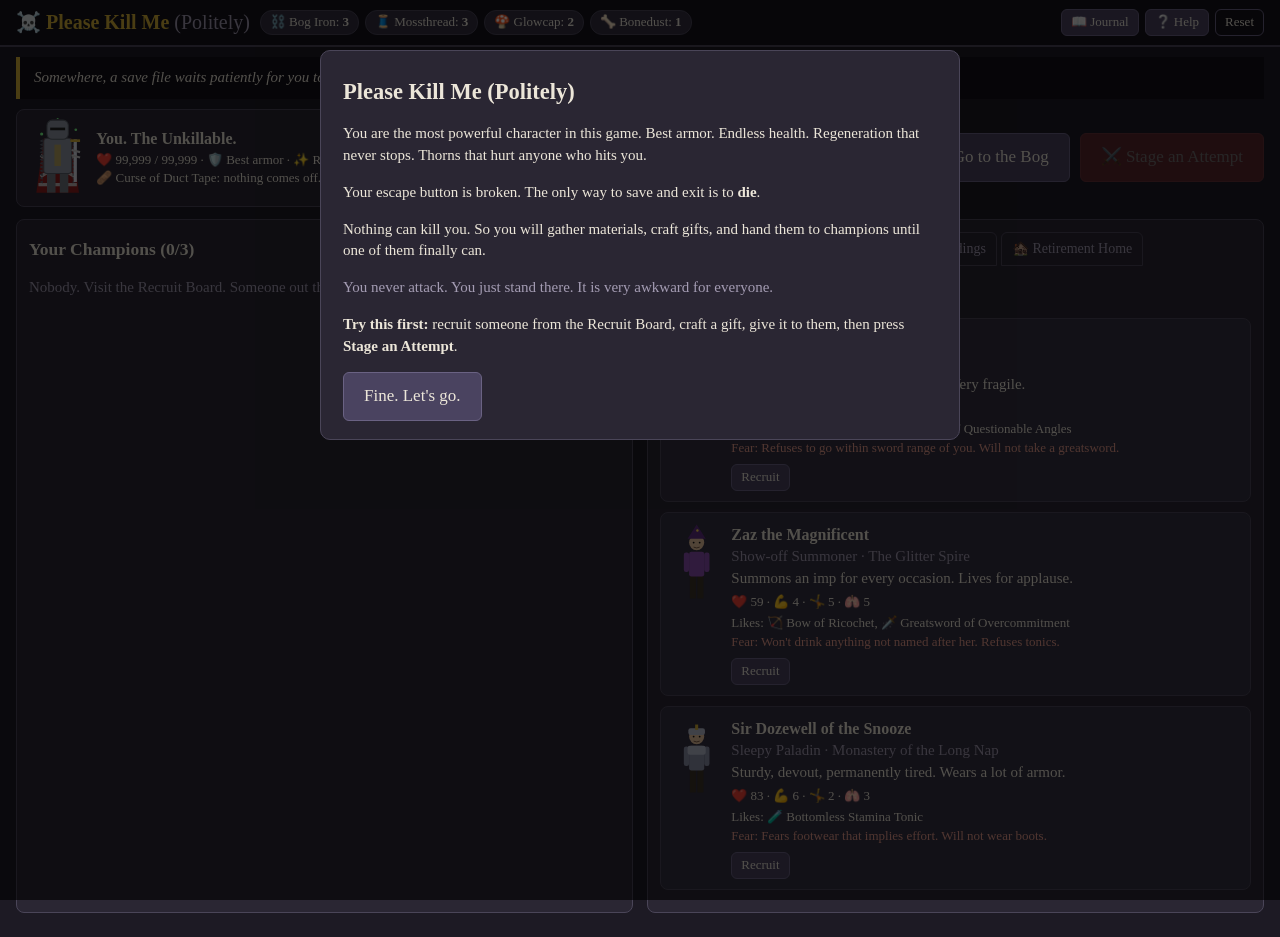
==== index.html @ d1eccbed "Add playable vertical slice: hub, bog, arena, journal, injuries, retirement, ending Co-Authored-By: " ====
<!doctype html>
<html lang="en">
<head>
  <meta charset="utf-8">
  <meta name="viewport" content="width=device-width, initial-scale=1">
  <title>Please Kill Me (Politely)</title>
  <link rel="stylesheet" href="style.css">
</head>
<body>
  <header class="topbar">
    <div class="logo">☠️ Please Kill Me <span>(Politely)</span></div>
    <div id="resources" class="resources"></div>
    <div class="topbtns">
      <button class="btn sm" onclick="showJournal()">📖 Journal</button>
      <button class="btn sm" onclick="showIntro()">❔ Help</button>
      <button class="btn sm ghost" onclick="confirmReset()">Reset</button>
    </div>
  </header>

  <div id="narrator" class="narrator"></div>

  <!-- HUB -->
  <main id="screen-hub" class="screen">
    <div class="hubhead">
      <div class="youbox">
        <div id="hub-hero"></div>
        <div>
          <div class="cname">You. The Unkillable.</div>
          <div class="small">❤️ 99,999 / 99,999 · 🛡️ Best armor · ✨ Regen (always on) · 🌵 Thorns<br>
          🩹 Curse of Duct Tape: nothing comes off. 🚫 You never attack.</div>
        </div>
      </div>
      <div class="bigbtns">
        <button class="btn big" onclick="goBog()">🌿 Go to the Bog</button>
        <button class="btn big red" id="stage-btn" onclick="goArenaSetup()">⚔️ Stage an Attempt</button>
      </div>
    </div>
    <div class="hubgrid">
      <section id="roster" class="panel"></section>
      <section class="panel">
        <div class="tabs">
          <button class="tab" data-tab="recruit" onclick="setTab('recruit')">📋 Recruit Board</button>
          <button class="tab" data-tab="craft" onclick="setTab('craft')">🔨 Craft Bench</button>
          <button class="tab" data-tab="build" onclick="setTab('build')">🏗️ Buildings</button>
          <button class="tab" data-tab="home" onclick="setTab('home')">🏚️ Retirement Home</button>
        </div>
        <div id="tabbody"></div>
      </section>
    </div>
  </main>

  <!-- BOG -->
  <main id="screen-bog" class="screen">
    <div class="screenhead">
      <h2>🌿 The Whispering Bog</h2>
      <span class="small">Click things to gather them. The Hollow has a boss. The toad is hungry.</span>
      <button class="btn" onclick="leaveBog()">🏠 Return to Village</button>
    </div>
    <div id="bogmap" class="bogmap"><div id="bog-hero" class="bog-hero">🛡️</div></div>
  </main>

  <!-- ARENA SETUP -->
  <main id="screen-setup" class="screen">
    <div class="screenhead">
      <h2>⚔️ Stage an Attempt</h2>
      <button class="btn" onclick="goHub()">Back</button>
    </div>
    <h3>Who tries?</h3>
    <div id="setup-champs" class="picks"></div>
    <h3>Where?</h3>
    <div id="setup-arenas" class="picks"></div>
    <button class="btn big red" onclick="startAttempt()">Begin. (You will not fight back.)</button>
  </main>

  <!-- ARENA FIGHT -->
  <main id="screen-arena" class="screen">
    <div class="screenhead">
      <h2 id="fight-title"></h2>
      <button class="btn" id="fight-skip" onclick="skipFight()">Skip ⏩</button>
      <button class="btn big" id="fight-next" onclick="leaveArena()">Back to Village</button>
    </div>
    <div id="stage" class="stage"></div>
    <div id="fightlog" class="fightlog"></div>
  </main>

  <!-- ENDING -->
  <main id="screen-ending" class="screen"><div id="ending" class="ending"></div></main>

  <div id="modal" class="modal" onclick="if(event.target===this)closeModal()"><div id="modal-body" class="modal-body"></div></div>

  <script src="js/data.js"></script>
  <script src="js/state.js"></script>
  <script src="js/ui.js"></script>
  <script src="js/hub.js"></script>
  <script src="js/gather.js"></script>
  <script src="js/arena.js"></script>
  <script>
    loadGame();
    $('hub-hero').innerHTML = heroSVG(80);
    if (S.won) { showScreen('ending'); showCredits(); }
    else goHub();
    if (!S.seenIntro) { S.seenIntro = true; save(); showIntro(); }
  </script>
</body>
</html>
---- style.css ----
:root {
  --bg: #1d1a24; --panel: #2a2633; --card: #343041; --line: #4a4558;
  --text: #ece6d9; --muted: #a49cb3; --gold: #d4af37; --red: #b33a3a; --green: #4f9a4f;
}
* { box-sizing: border-box; }
body { margin: 0; background: var(--bg); color: var(--text); font: 15px/1.45 Georgia, "Times New Roman", serif; }
h2, h3 { margin: .3em 0; }
.muted { color: var(--muted); }
.small { font-size: 13px; }
.fear { color: #e59a8a; }

/* Top bar */
.topbar { display: flex; flex-wrap: wrap; gap: 10px; align-items: center; padding: 8px 16px; background: #15121b; border-bottom: 2px solid var(--line); }
.logo { font-size: 20px; font-weight: bold; color: var(--gold); }
.logo span { color: var(--muted); font-weight: normal; }
.resources { display: flex; flex-wrap: wrap; gap: 6px; flex: 1; }
.chip { background: var(--card); border: 1px solid var(--line); border-radius: 12px; padding: 2px 9px; font-size: 13px; }
.topbtns { display: flex; gap: 6px; }

.narrator { margin: 10px 16px; padding: 10px 14px; background: #120f17; border-left: 4px solid var(--gold); font-style: italic; min-height: 22px; }
.narrator.flash { animation: flash .6s; }
@keyframes flash { from { background: #3a3220; } to { background: #120f17; } }

/* Buttons */
.btn { background: #4a4360; color: var(--text); border: 1px solid #6a6283; border-radius: 6px; padding: 7px 14px; font: inherit; cursor: pointer; }
.btn:hover:not(:disabled) { background: #5c5476; }
.btn:disabled { opacity: .4; cursor: not-allowed; }
.btn.sm { padding: 3px 9px; font-size: 13px; }
.btn.big { padding: 11px 20px; font-size: 17px; }
.btn.red, .btn.danger { background: var(--red); border-color: #d25555; }
.btn.ghost { background: transparent; }

/* Screens */
.screen { display: none; padding: 0 16px 24px; }
.screen.active { display: block; }
.screenhead { display: flex; flex-wrap: wrap; align-items: center; gap: 12px; margin-bottom: 10px; }
.screenhead h2 { flex: 1; min-width: 200px; }

/* Hub */
.hubhead { display: flex; flex-wrap: wrap; justify-content: space-between; align-items: center; gap: 12px; margin-bottom: 12px; }
.youbox { display: flex; gap: 12px; align-items: center; background: var(--panel); padding: 8px 14px; border-radius: 8px; border: 1px solid var(--line); }
.bigbtns { display: flex; gap: 10px; flex-wrap: wrap; }
.hubgrid { display: grid; grid-template-columns: 1fr 1fr; gap: 14px; }
@media (max-width: 860px) { .hubgrid { grid-template-columns: 1fr; } }
.panel { background: var(--panel); border: 1px solid var(--line); border-radius: 8px; padding: 12px; }
.tabs { display: flex; flex-wrap: wrap; gap: 4px; margin-bottom: 10px; }
.tab { background: transparent; color: var(--muted); border: 1px solid var(--line); border-radius: 6px 6px 0 0; padding: 6px 10px; cursor: pointer; font: inherit; font-size: 14px; }
.tab.on { background: var(--card); color: var(--text); border-bottom-color: var(--card); }

.card { background: var(--card); border: 1px solid var(--line); border-radius: 8px; padding: 10px; margin-bottom: 10px; display: flex; gap: 12px; align-items: flex-start; }
.card .btn { margin-top: 6px; }
.cname { font-weight: bold; font-size: 16px; }
.champinfo { flex: 1; min-width: 0; }
.stats { font-size: 13px; margin: 3px 0; }
.injrow, .gifts { display: flex; flex-wrap: wrap; gap: 4px; margin: 4px 0; }
.inj { background: #5a2b2b; border-radius: 4px; padding: 1px 6px; font-size: 12px; }
.gift { background: #2f3f2a; border-radius: 4px; padding: 1px 6px; font-size: 12px; }
.btnrow { display: flex; flex-wrap: wrap; gap: 5px; }
.gicon { font-size: 34px; width: 50px; text-align: center; }
.tag { display: inline-block; background: #4a4558; border-radius: 4px; padding: 0 6px; font-size: 12px; font-weight: normal; }
.tag.red { background: #7a2f2f; } .tag.green { background: #2f6a2f; }

/* Durability meter */
.dbar { position: relative; height: 12px; background: #1a1720; border: 1px solid var(--line); border-radius: 6px; overflow: hidden; margin-top: 6px; }
.dfill { height: 100%; background: #5bbf5b; transition: width .6s; }
.dlost { position: absolute; top: 0; height: 100%; background: repeating-linear-gradient(45deg, #3a2222, #3a2222 4px, #2a1818 4px, #2a1818 8px); }
.dcap { position: absolute; top: 0; height: 100%; width: 2px; background: #fff; }
.dlabel { font-size: 12px; color: var(--muted); }
.dbar.mini { height: 6px; width: 90px; }
.dbar.home { height: 14px; margin: 6px 0 10px; }

/* Drawings */
.fig { display: block; flex-shrink: 0; }
.regen { animation: regen 1.6s infinite; } .regen.d2 { animation-delay: .5s; } .regen.d3 { animation-delay: 1s; }
@keyframes regen { 0% { opacity: 0; transform: translateY(6px); } 50% { opacity: 1; } 100% { opacity: 0; transform: translateY(-8px); } }

/* Modal */
.modal { display: none; position: fixed; inset: 0; background: rgba(0,0,0,.65); z-index: 50; padding: 20px; overflow: auto; }
.modal.open { display: flex; align-items: flex-start; justify-content: center; }
.modal-body { background: var(--panel); border: 1px solid var(--line); border-radius: 10px; padding: 18px 22px; max-width: 640px; width: 100%; margin-top: 30px; }
.row { display: flex; gap: 14px; align-items: flex-start; }
.injlist { flex: 1; padding-left: 18px; } .injlist li { margin-bottom: 6px; }
.sev { font-size: 11px; padding: 0 5px; border-radius: 4px; } .sev.s1 { background: #6a5a2a; } .sev.s2 { background: #7a3f2a; } .sev.s3 { background: #8a2222; }
.journal { max-height: 60vh; overflow: auto; margin-bottom: 10px; }
.jentry { border-bottom: 1px solid var(--line); padding: 8px 0; }
.jentry.win { background: #2d3a22; }
.lesson { color: #f0d890; font-size: 14px; margin-top: 3px; }

/* Bog */
.bogmap { position: relative; height: 560px; border-radius: 10px; border: 2px solid #3a4a2a; overflow: hidden;
  background: radial-gradient(ellipse at 30% 40%, #3f5a35 0, transparent 40%), radial-gradient(ellipse at 70% 70%, #2f4a3a 0, transparent 35%),
              radial-gradient(ellipse at 60% 20%, #24384a 0, transparent 20%), #2b3a26; }
.node { position: absolute; transform: translate(-50%, -50%); background: rgba(0,0,0,.25); border: 1px dashed rgba(255,255,255,.25); border-radius: 50%;
  font-size: 26px; width: auto; min-width: 54px; height: auto; padding: 6px; cursor: pointer; color: var(--text); display: flex; flex-direction: column; align-items: center; }
.node span { font-size: 11px; font-family: Georgia, serif; white-space: nowrap; }
.node:hover { background: rgba(255,255,255,.12); }
.node.boss { border-color: #a33; } .node.done { opacity: .45; }
.node.toad { border-color: #6c6; border-radius: 30%; }
.bog-hero { position: absolute; transform: translate(-50%, -50%); font-size: 30px; transition: left .6s, top .6s; pointer-events: none; z-index: 5; filter: drop-shadow(0 0 6px #7cff8a); }

/* Setup */
.picks { display: flex; flex-wrap: wrap; gap: 10px; margin-bottom: 14px; }
.pick { display: flex; gap: 10px; align-items: center; text-align: left; background: var(--card); color: var(--text); border: 2px solid var(--line); border-radius: 8px; padding: 10px 14px; cursor: pointer; font: inherit; max-width: 300px; }
.pick.on { border-color: var(--gold); box-shadow: 0 0 10px #d4af3766; }

/* Arena */
.stage { position: relative; height: 300px; border-radius: 10px; border: 2px solid var(--line); overflow: hidden; margin-bottom: 10px; }
.arena-pit { background: linear-gradient(#4a3a5a 0 40%, #5a4630 40%); }
.arena-dunes { background: linear-gradient(#e3a34a 0 40%, #d8b36a 40%); }
.arena-library { background: linear-gradient(#2a1d14 0 40%, #4a3424 40%); }
.pick.arena-pit, .pick.arena-dunes, .pick.arena-library { color: #fff; text-shadow: 0 1px 2px #000; }
.puddle { position: absolute; background: #5a7aa8; border-radius: 50%; opacity: .7; height: 16px; }
.puddle.p1 { left: 30%; bottom: 30px; width: 90px; } .puddle.p2 { left: 55%; bottom: 14px; width: 60px; }
.sun { position: absolute; right: 30px; top: 10px; font-size: 44px; }
.shelf { position: absolute; bottom: 60px; width: 40px; height: 150px; background: repeating-linear-gradient(#5a3a22 0 6px, #8a4a3a 6px 26px, #3a6a5a 26px 38px, #5a3a22 38px 44px); border: 2px solid #3a2414; transform-origin: bottom right; transition: transform .6s ease-in; }
.shelf.s1 { left: 6%; } .shelf.s2 { right: 3%; }
.shelf.topple { transform: rotate(60deg); }
.chand { position: absolute; z-index: 3; top: 0; transform: translateX(-50%); font-size: 18px; transition: top .45s ease-in; }
.chand::before { content: ''; position: absolute; left: 50%; bottom: 100%; height: 30px; width: 2px; background: #888; }
.chand.fall { top: 170px; }
.chand.fall::before { display: none; }
.stands { position: absolute; top: 4px; left: 50%; transform: translateX(-50%); display: flex; gap: 2px; opacity: .8; }
.actor { position: absolute; bottom: 20px; transition: transform .3s; }
.champ-actor { left: 22%; } .hero-actor { left: 60%; }
.lunge { animation: lunge .6s; }
@keyframes lunge { 50% { transform: translateX(80px); } }
.tink { animation: tink .6s; }
@keyframes tink { 50% { filter: brightness(1.8) drop-shadow(0 0 8px #fff); } }
.knock { animation: knock .9s forwards; }
@keyframes knock { 30% { transform: translateX(90px); } 100% { transform: translateX(-140px) rotate(-80deg); } }
.collapse { animation: collapse .9s forwards; }
@keyframes collapse { 100% { transform: translateY(30px) rotate(-90deg); } }
.down { animation: down 1.2s forwards; }
@keyframes down { 100% { transform: translateY(40px) rotate(90deg); } }
.fightlog { background: #120f17; border: 1px solid var(--line); border-radius: 8px; padding: 10px 14px; max-height: 340px; overflow: auto; }
.logline { padding: 4px 0; border-bottom: 1px dotted #333; animation: fadein .4s; }
.logline.big { font-size: 16px; color: #ffd27a; }
.logline.win { font-size: 20px; color: #9f9; }
@keyframes fadein { from { opacity: 0; } }
.result { padding: 8px 0; }
.retire { margin-top: 10px; padding: 10px; background: #2c2440; border-left: 4px solid #9a7bd0; }

/* Ending */
#screen-ending.active { position: fixed; inset: 0; z-index: 40; background: #000; padding: 0; }
.ending { position: absolute; inset: 0; background: #000; display: flex; align-items: center; justify-content: center; color: #ddd; }
.savetext { font-family: monospace; font-size: 22px; }
.crt { width: 100%; height: 100%; background: #ddd; animation: crt 1.2s forwards; }
@keyframes crt { 40% { transform: scale(1, .004); } 80% { transform: scale(.01, .004); } 100% { transform: scale(0, 0); } }
.credits { position: absolute; inset: 0; overflow: auto; text-align: center; padding: 40px 16px; }
.credits .roll { max-width: 560px; margin: 0 auto; animation: fadein 2s; }
.credits ul { list-style: none; padding: 0; }
.credits h1 { color: var(--gold); }
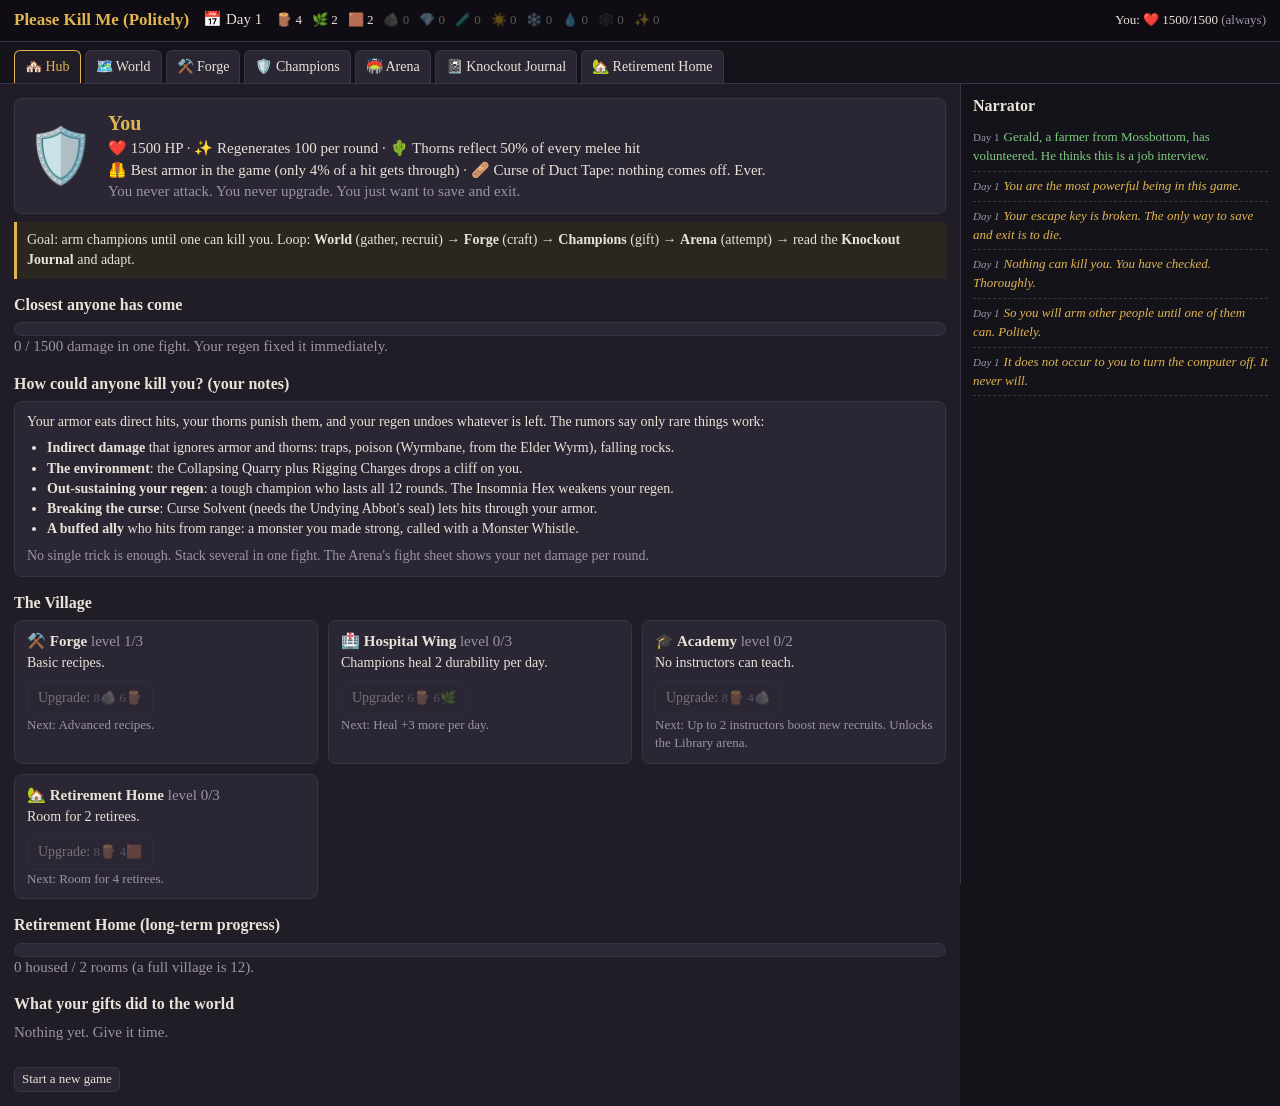
==== commit f79c9f9b: "Milestones 2-4: playable screens, retirement, consequences, ending and README Co-Authored-By: Claude" ====
--- a/index.html
+++ b/index.html
@@ -4,102 +4,21 @@
   <meta charset="utf-8">
   <meta name="viewport" content="width=device-width, initial-scale=1">
   <title>Please Kill Me (Politely)</title>
-  <link rel="stylesheet" href="style.css">
+  <link rel="stylesheet" href="css/style.css">
 </head>
 <body>
-  <header class="topbar">
-    <div class="logo">☠️ Please Kill Me <span>(Politely)</span></div>
-    <div id="resources" class="resources"></div>
-    <div class="topbtns">
-      <button class="btn sm" onclick="showJournal()">📖 Journal</button>
-      <button class="btn sm" onclick="showIntro()">❔ Help</button>
-      <button class="btn sm ghost" onclick="confirmReset()">Reset</button>
-    </div>
-  </header>
-
-  <div id="narrator" class="narrator"></div>
-
-  <!-- HUB -->
-  <main id="screen-hub" class="screen">
-    <div class="hubhead">
-      <div class="youbox">
-        <div id="hub-hero"></div>
-        <div>
-          <div class="cname">You. The Unkillable.</div>
-          <div class="small">❤️ 99,999 / 99,999 · 🛡️ Best armor · ✨ Regen (always on) · 🌵 Thorns<br>
-          🩹 Curse of Duct Tape: nothing comes off. 🚫 You never attack.</div>
-        </div>
-      </div>
-      <div class="bigbtns">
-        <button class="btn big" onclick="goBog()">🌿 Go to the Bog</button>
-        <button class="btn big red" id="stage-btn" onclick="goArenaSetup()">⚔️ Stage an Attempt</button>
-      </div>
-    </div>
-    <div class="hubgrid">
-      <section id="roster" class="panel"></section>
-      <section class="panel">
-        <div class="tabs">
-          <button class="tab" data-tab="recruit" onclick="setTab('recruit')">📋 Recruit Board</button>
-          <button class="tab" data-tab="craft" onclick="setTab('craft')">🔨 Craft Bench</button>
-          <button class="tab" data-tab="build" onclick="setTab('build')">🏗️ Buildings</button>
-          <button class="tab" data-tab="home" onclick="setTab('home')">🏚️ Retirement Home</button>
-        </div>
-        <div id="tabbody"></div>
-      </section>
-    </div>
-  </main>
-
-  <!-- BOG -->
-  <main id="screen-bog" class="screen">
-    <div class="screenhead">
-      <h2>🌿 The Whispering Bog</h2>
-      <span class="small">Click things to gather them. The Hollow has a boss. The toad is hungry.</span>
-      <button class="btn" onclick="leaveBog()">🏠 Return to Village</button>
-    </div>
-    <div id="bogmap" class="bogmap"><div id="bog-hero" class="bog-hero">🛡️</div></div>
-  </main>
-
-  <!-- ARENA SETUP -->
-  <main id="screen-setup" class="screen">
-    <div class="screenhead">
-      <h2>⚔️ Stage an Attempt</h2>
-      <button class="btn" onclick="goHub()">Back</button>
-    </div>
-    <h3>Who tries?</h3>
-    <div id="setup-champs" class="picks"></div>
-    <h3>Where?</h3>
-    <div id="setup-arenas" class="picks"></div>
-    <button class="btn big red" onclick="startAttempt()">Begin. (You will not fight back.)</button>
-  </main>
-
-  <!-- ARENA FIGHT -->
-  <main id="screen-arena" class="screen">
-    <div class="screenhead">
-      <h2 id="fight-title"></h2>
-      <button class="btn" id="fight-skip" onclick="skipFight()">Skip ⏩</button>
-      <button class="btn big" id="fight-next" onclick="leaveArena()">Back to Village</button>
-    </div>
-    <div id="stage" class="stage"></div>
-    <div id="fightlog" class="fightlog"></div>
-  </main>
-
-  <!-- ENDING -->
-  <main id="screen-ending" class="screen"><div id="ending" class="ending"></div></main>
-
-  <div id="modal" class="modal" onclick="if(event.target===this)closeModal()"><div id="modal-body" class="modal-body"></div></div>
+  <header id="top"></header>
+  <nav id="tabs"></nav>
+  <div id="layout">
+    <main id="main"></main>
+    <aside id="feed"></aside>
+  </div>
+  <div id="modal" class="hidden"></div>
+  <div id="ending" class="hidden"></div>
 
   <script src="js/data.js"></script>
-  <script src="js/state.js"></script>
+  <script src="js/game.js"></script>
+  <script src="js/combat.js"></script>
   <script src="js/ui.js"></script>
-  <script src="js/hub.js"></script>
-  <script src="js/gather.js"></script>
-  <script src="js/arena.js"></script>
-  <script>
-    loadGame();
-    $('hub-hero').innerHTML = heroSVG(80);
-    if (S.won) { showScreen('ending'); showCredits(); }
-    else goHub();
-    if (!S.seenIntro) { S.seenIntro = true; save(); showIntro(); }
-  </script>
 </body>
 </html>
--- a/css/style.css
+++ b/css/style.css
@@ -0,0 +1,142 @@
+:root {
+  --bg: #15131a;
+  --panel: #201d27;
+  --panel2: #2a2633;
+  --line: #3a3546;
+  --text: #e8e3d8;
+  --dim: #9b94a6;
+  --gold: #e0b450;
+  --good: #7fc97f;
+  --warn: #e8a24a;
+  --bad: #e06a5f;
+  --world: #7fb2e0;
+  --scar: #4a4453;
+}
+* { box-sizing: border-box; }
+body {
+  margin: 0; background: var(--bg); color: var(--text);
+  font: 15px/1.45 Georgia, 'Times New Roman', serif;
+}
+button {
+  font: inherit; font-size: 14px; color: var(--text); background: var(--panel2);
+  border: 1px solid var(--line); border-radius: 6px; padding: 6px 10px; cursor: pointer;
+}
+button:hover:not(:disabled) { border-color: var(--gold); }
+button:disabled { opacity: .4; cursor: not-allowed; }
+button.primary { background: #4a3a1a; border-color: var(--gold); }
+button.small { padding: 2px 7px; font-size: 13px; }
+h2 { margin: 0 0 10px; font-size: 20px; color: var(--gold); }
+h3 { margin: 14px 0 6px; font-size: 16px; }
+.dim { color: var(--dim); }
+.good { color: var(--good); }
+.warn { color: var(--warn); }
+.bad { color: var(--bad); }
+.hidden { display: none !important; }
+
+/* ---------- top bar ---------- */
+#top {
+  display: flex; flex-wrap: wrap; gap: 6px 14px; align-items: center;
+  padding: 8px 14px; background: #0f0d13; border-bottom: 1px solid var(--line);
+}
+#top .title { font-weight: bold; color: var(--gold); font-size: 17px; }
+#top .mats { display: flex; flex-wrap: wrap; gap: 4px 10px; font-size: 13px; }
+#top .mat.zero { opacity: .35; }
+#top .you { margin-left: auto; font-size: 13px; }
+
+#tabs { display: flex; flex-wrap: wrap; gap: 4px; padding: 8px 14px 0; border-bottom: 1px solid var(--line); }
+#tabs button { border-radius: 6px 6px 0 0; border-bottom: none; }
+#tabs button.active { background: var(--panel); border-color: var(--gold); color: var(--gold); }
+
+#layout { display: grid; grid-template-columns: 1fr 320px; gap: 0; min-height: calc(100vh - 100px); }
+#main { padding: 14px; background: var(--panel); overflow-x: hidden; }
+#feed { padding: 10px 12px; border-left: 1px solid var(--line); font-size: 13px; max-height: calc(100vh - 100px); overflow-y: auto; position: sticky; top: 0; }
+#feed .entry { padding: 5px 0; border-bottom: 1px dashed var(--line); }
+#feed .entry .d { color: var(--dim); font-size: 11px; margin-right: 4px; }
+#feed .entry.good { color: var(--good); }
+#feed .entry.warn { color: var(--warn); }
+#feed .entry.world { color: var(--world); }
+#feed .entry.intro { color: var(--gold); font-style: italic; }
+#feed .entry.idle { color: var(--dim); font-style: italic; }
+@media (max-width: 820px) {
+  #layout { grid-template-columns: 1fr; }
+  #feed { border-left: none; border-top: 1px solid var(--line); max-height: 260px; position: static; }
+}
+
+/* ---------- cards & grids ---------- */
+.grid { display: grid; grid-template-columns: repeat(auto-fill, minmax(280px, 1fr)); gap: 10px; }
+.card { background: var(--panel2); border: 1px solid var(--line); border-radius: 8px; padding: 10px 12px; }
+.card.locked { opacity: .5; }
+.card .actions { display: flex; flex-wrap: wrap; gap: 6px; margin-top: 8px; }
+.row { display: flex; flex-wrap: wrap; gap: 6px; align-items: center; }
+.tag { display: inline-block; font-size: 12px; padding: 1px 6px; border-radius: 10px; background: #353041; margin: 1px 2px 1px 0; }
+.tag.like { background: #2f4a2f; }
+.tag.dislike { background: #4a2f2f; }
+.tag.fear { background: #3d2f4a; }
+.cost { font-size: 13px; color: var(--dim); }
+.cost.ok { color: var(--good); }
+.hint { background: #2b2620; border-left: 3px solid var(--gold); padding: 8px 10px; margin: 8px 0; font-size: 14px; }
+
+/* ---------- YOU ---------- */
+.you-card { display: flex; gap: 14px; align-items: center; }
+.you-card .big { font-size: 54px; line-height: 1; }
+
+/* ---------- champions ---------- */
+.champ { display: flex; gap: 10px; }
+.portrait { position: relative; font-size: 46px; line-height: 1; width: 64px; text-align: center; flex-shrink: 0; }
+.portrait .inj { position: absolute; left: 0; right: 0; bottom: -6px; font-size: 18px; letter-spacing: -2px; }
+.champ .name { font-weight: bold; font-size: 16px; }
+.stats { display: flex; gap: 8px; font-size: 13px; margin: 4px 0; flex-wrap: wrap; }
+.stats .hurt { color: var(--bad); }
+.stats .buff { color: var(--good); }
+.bar { height: 10px; background: var(--scar); border-radius: 5px; overflow: hidden; display: flex; margin: 3px 0; }
+.bar .cur { background: var(--good); }
+.bar .cap { background: #3f6a3f; }
+.bar .scar { background: repeating-linear-gradient(45deg, #3a3346, #3a3346 3px, #2c2735 3px, #2c2735 6px); }
+.bar.hp .cur { background: var(--bad); }
+.gear { display: flex; flex-wrap: wrap; gap: 4px; margin-top: 4px; }
+.chip { font-size: 12px; padding: 2px 6px; border: 1px solid var(--line); border-radius: 5px; background: #24202c; }
+.chip.empty { color: var(--dim); border-style: dashed; }
+button.chip { cursor: pointer; }
+
+/* ---------- forge ---------- */
+.recipe { display: flex; gap: 8px; align-items: flex-start; }
+.recipe .ic { font-size: 26px; width: 34px; text-align: center; }
+.recipe .info { flex: 1; }
+
+/* ---------- arena ---------- */
+.risk { display: flex; gap: 8px; align-items: center; font-size: 14px; }
+.risk .pct { width: 46px; text-align: right; font-weight: bold; }
+.meter { height: 14px; background: #2c2735; border-radius: 7px; overflow: hidden; border: 1px solid var(--line); }
+.meter > div { height: 100%; background: linear-gradient(90deg, #8a2f2f, var(--bad)); }
+
+/* ---------- journal ---------- */
+table { width: 100%; border-collapse: collapse; font-size: 14px; }
+th, td { text-align: left; padding: 6px; border-bottom: 1px solid var(--line); vertical-align: top; }
+th { color: var(--dim); font-weight: normal; }
+td.cat { white-space: nowrap; }
+
+/* ---------- modal ---------- */
+#modal {
+  position: fixed; inset: 0; background: rgba(0,0,0,.7); display: flex; align-items: center; justify-content: center; z-index: 10; padding: 16px;
+}
+#modal .box {
+  background: var(--panel); border: 1px solid var(--gold); border-radius: 10px; padding: 16px; width: min(680px, 100%);
+  max-height: 90vh; overflow-y: auto;
+}
+.fightlog { font-size: 14px; }
+.fightlog p { margin: 4px 0; animation: fadein .3s; }
+.fightlog p.head { color: var(--gold); }
+.fightlog p.ko { color: var(--bad); font-weight: bold; }
+.fightlog p.big { color: var(--world); }
+@keyframes fadein { from { opacity: 0; transform: translateY(4px); } to { opacity: 1; } }
+
+/* ---------- ending ---------- */
+#ending {
+  position: fixed; inset: 0; background: #000; color: #ddd; z-index: 20; display: flex; align-items: center; justify-content: center;
+  text-align: center; padding: 20px; overflow-y: auto;
+}
+#ending .line { font-size: 22px; margin: 10px 0; opacity: 0; animation: fadein 1.2s forwards; }
+#ending .credits { max-width: 620px; text-align: left; font-size: 15px; line-height: 1.6; }
+#ending .credits h1 { text-align: center; color: var(--gold); font-size: 26px; }
+#ending .credits h3 { color: var(--gold); }
+#ending .mono { font-family: 'Courier New', monospace; color: #8f8; }
